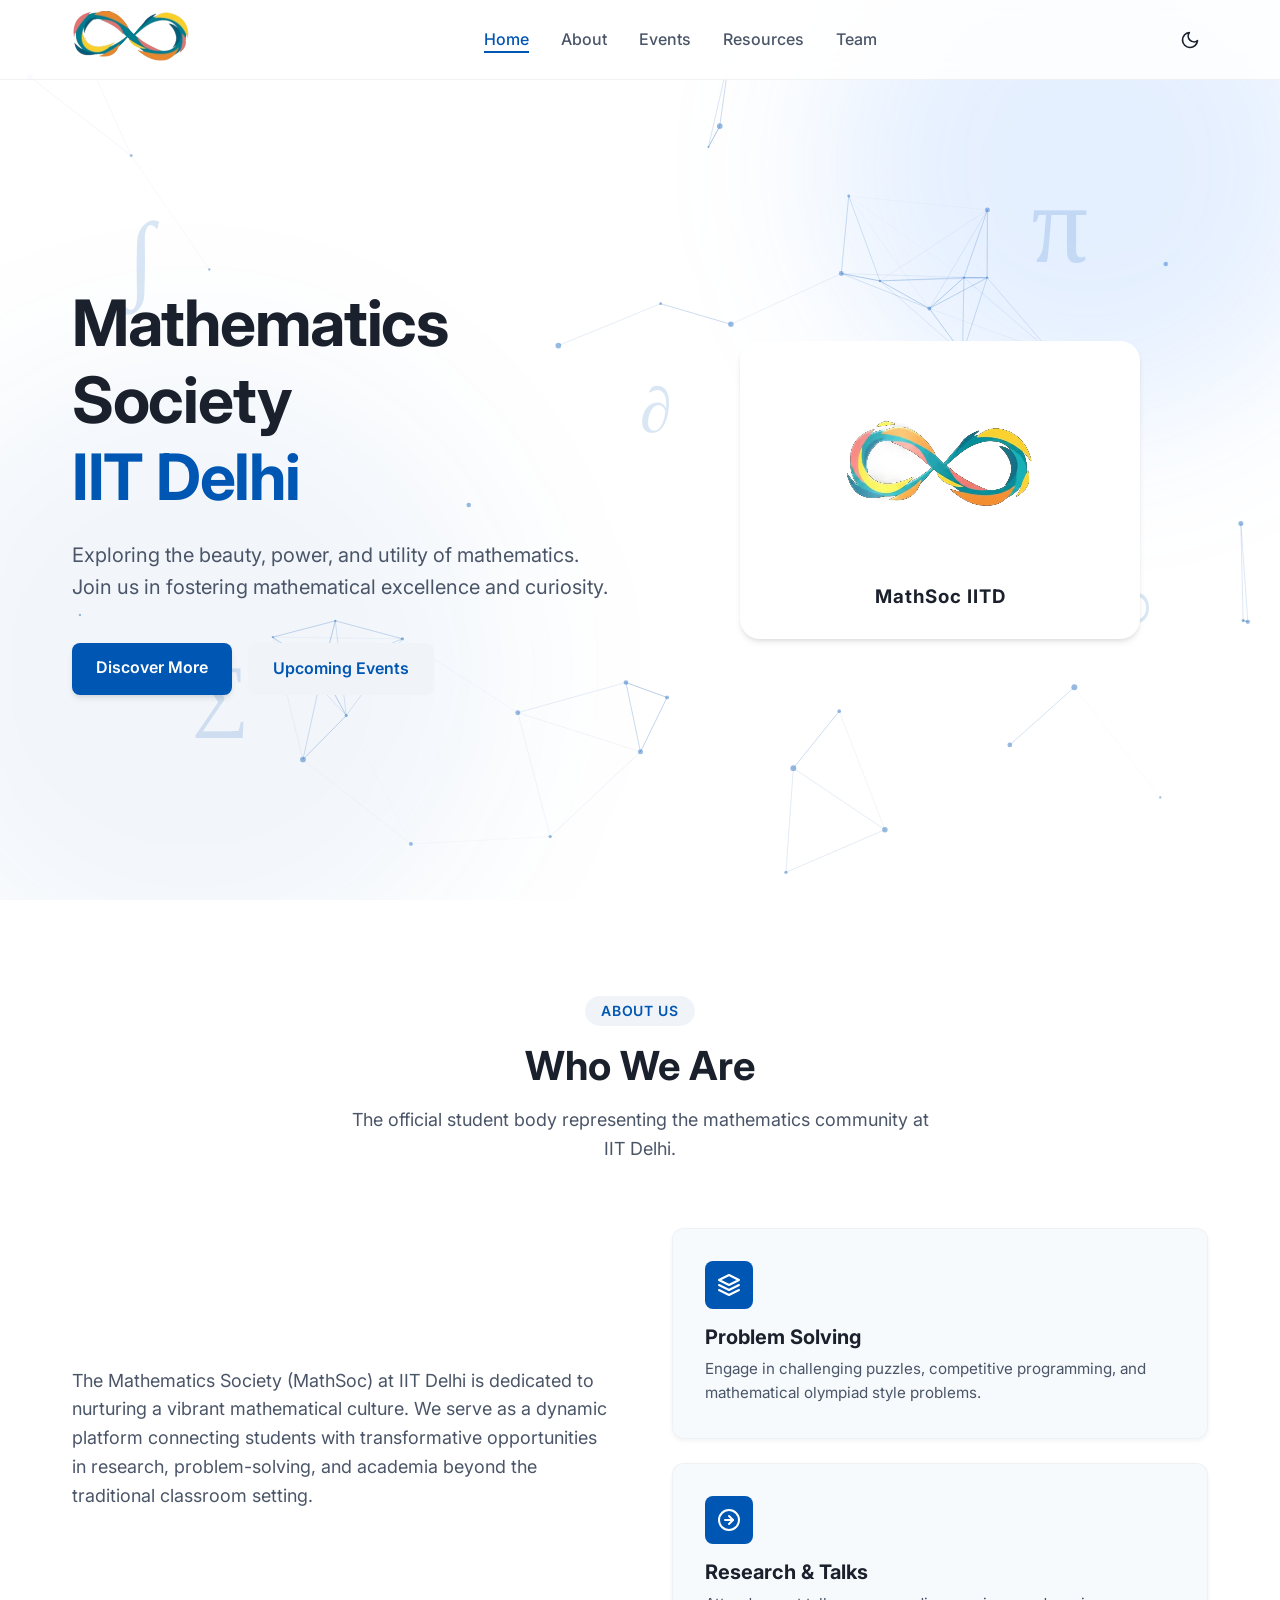
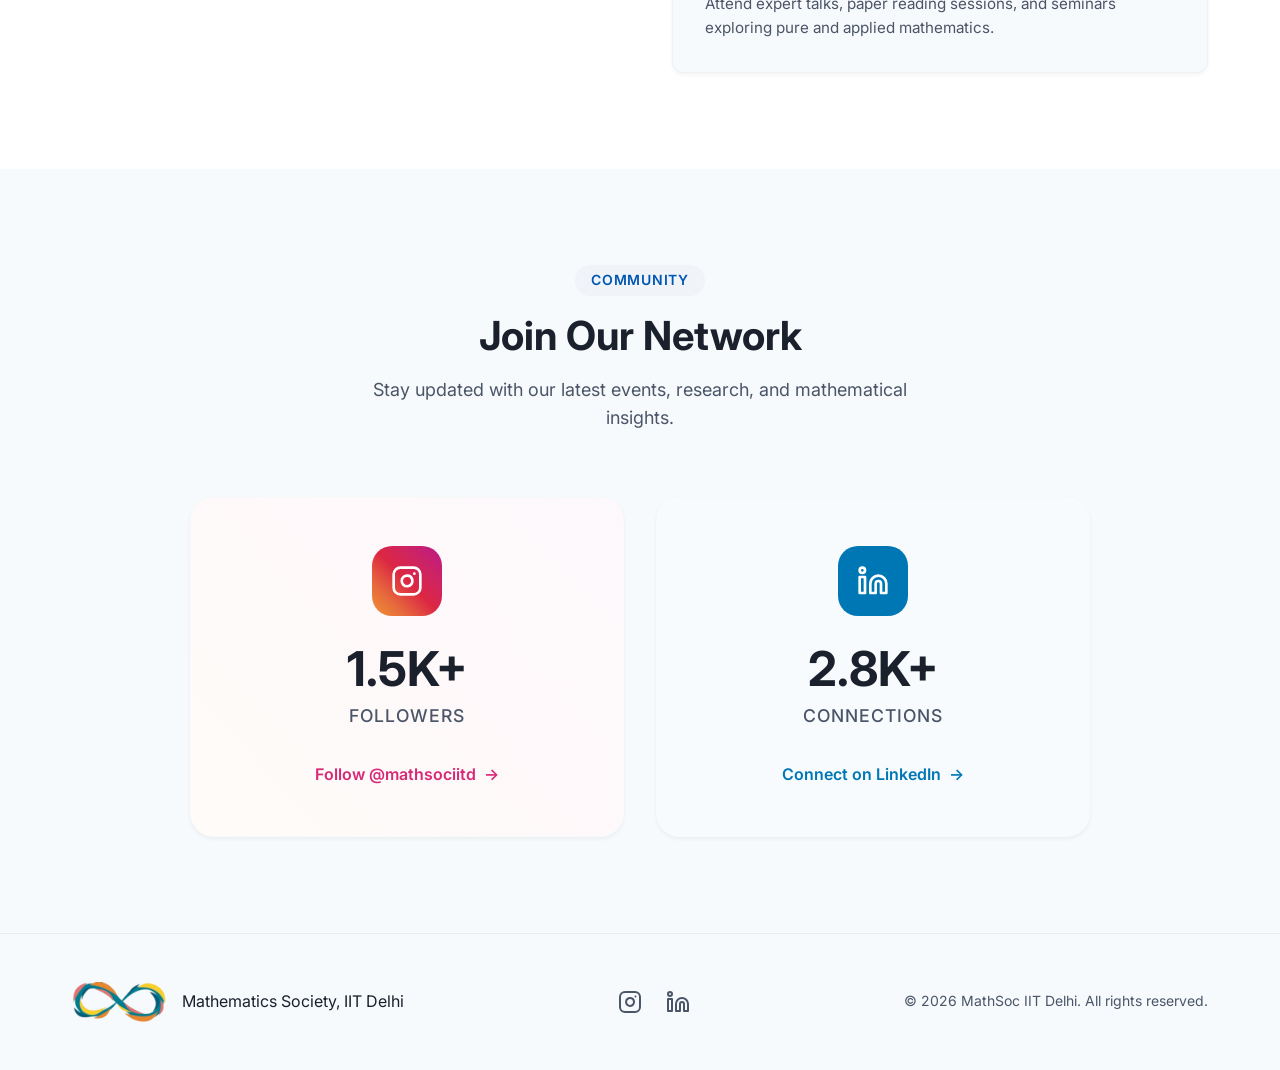
==== index.html @ 4ae7550b "Initial commit" ====
<!DOCTYPE html>
<html lang="en">
<head>
  <meta charset="UTF-8">
  <meta name="viewport" content="width=device-width, initial-scale=1.0">
  <title>MathSoc - Mathematics Society, IIT Delhi</title>
  <meta name="description" content="Mathematics Society, IIT Delhi - Fostering Excellence in Mathematics">
  <!-- Google Fonts: Inter for a modern, clean typography -->
  <link rel="preconnect" href="https://fonts.googleapis.com">
  <link rel="preconnect" href="https://fonts.gstatic.com" crossorigin>
  <link href="https://fonts.googleapis.com/css2?family=Inter:wght@300;400;500;600;700&display=swap" rel="stylesheet">
  <link rel="stylesheet" href="styles.css">
</head>
<body>
  <!-- Navbar -->
  <header class="navbar">
    <div class="container nav-container">
      <div class="logo-container">
        <img src="mathsoc.png" alt="MathSoc Logo" class="logo">
      </div>
      <nav class="nav-links">
        <ul>
          <li><a href="#home" class="active">Home</a></li>
          <li><a href="#about">About</a></li>
          <li><a href="#events">Events</a></li>
          <li><a href="#resources">Resources</a></li>
          <li><a href="#team">Team</a></li>
        </ul>
      </nav>
      
      <div class="nav-actions">
        <button id="theme-toggle" class="theme-toggle" aria-label="Toggle Dark Mode">
          <!-- Sun Icon -->
          <svg class="sun-icon" xmlns="http://www.w3.org/2000/svg" width="20" height="20" viewBox="0 0 24 24" fill="none" stroke="currentColor" stroke-width="2" stroke-linecap="round" stroke-linejoin="round"><circle cx="12" cy="12" r="5"></circle><line x1="12" y1="1" x2="12" y2="3"></line><line x1="12" y1="21" x2="12" y2="23"></line><line x1="4.22" y1="4.22" x2="5.64" y2="5.64"></line><line x1="18.36" y1="18.36" x2="19.78" y2="19.78"></line><line x1="1" y1="12" x2="3" y2="12"></line><line x1="21" y1="12" x2="23" y2="12"></line><line x1="4.22" y1="19.78" x2="5.64" y2="18.36"></line><line x1="18.36" y1="5.64" x2="19.78" y2="4.22"></line></svg>
          <!-- Moon Icon -->
          <svg class="moon-icon" xmlns="http://www.w3.org/2000/svg" width="20" height="20" viewBox="0 0 24 24" fill="none" stroke="currentColor" stroke-width="2" stroke-linecap="round" stroke-linejoin="round"><path d="M21 12.79A9 9 0 1 1 11.21 3 7 7 0 0 0 21 12.79z"></path></svg>
        </button>
        
        <div class="mobile-menu-btn">
          <span></span>
          <span></span>
          <span></span>
        </div>
      </div>
    </div>
  </header>

  <main>
    <!-- Hero Section -->
    <section id="home" class="hero">
      <div class="hero-bg-shapes">
        <!-- Canvas for Graph Theory Network Background -->
        <canvas id="networkCanvas"></canvas>
        
        <div class="shape shape-1"></div>
        <div class="shape shape-2"></div>
        <!-- Math Floating Elements -->
        <div class="math-symbol symbol-1">∫</div>
        <div class="math-symbol symbol-2">∑</div>
        <div class="math-symbol symbol-3">π</div>
        <div class="math-symbol symbol-4">∞</div>
        <div class="math-symbol symbol-5">∂</div>
      </div>
      <div class="container hero-container">
        <div class="hero-content fade-in-up">
          <h1 class="hero-title">Mathematics Society <br/><span class="highlight">IIT Delhi</span></h1>
          <p class="hero-subtitle">Exploring the beauty, power, and utility of mathematics. Join us in fostering mathematical excellence and curiosity.</p>
          <div class="hero-cta">
            <a href="#about" class="btn btn-primary">Discover More</a>
            <a href="#events" class="btn btn-secondary">Upcoming Events</a>
          </div>
        </div>
        
        <!-- Interactive Logo Widget -->
        <div class="hero-widget fade-in-up" style="animation-delay: 0.2s;">
          <div class="widget-container" id="logoWidget" title="Hover to reverse animation!">
            <video id="logoVideo" autoplay muted playsinline preload="auto">
                <source src="scrubbable_widget.webm" type="video/webm">
                Your browser does not support the video tag.
            </video>
            <h3 class="widget-text">MathSoc IITD</h3>
          </div>
        </div>
      </div>
    </section>

    <!-- About Section -->
    <section id="about" class="about">
      <div class="container">
        <div class="section-header reveal">
          <span class="badge">About Us</span>
          <h2 class="section-title">Who We Are</h2>
          <p class="section-desc">The official student body representing the mathematics community at IIT Delhi.</p>
        </div>
        
        <div class="about-grid">
          <div class="about-text reveal">
            <p>The Mathematics Society (MathSoc) at IIT Delhi is dedicated to nurturing a vibrant mathematical culture. We serve as a dynamic platform connecting students with transformative opportunities in research, problem-solving, and academia beyond the traditional classroom setting.</p>
          </div>
          
          <div class="features-container">
            <div class="feature-card reveal" style="transition-delay: 0.1s;">
              <div class="feature-icon">
                <!-- SVG Icon for Problem Solving -->
                <svg xmlns="http://www.w3.org/2000/svg" width="24" height="24" viewBox="0 0 24 24" fill="none" stroke="currentColor" stroke-width="2" stroke-linecap="round" stroke-linejoin="round"><polygon points="12 2 2 7 12 12 22 7 12 2"></polygon><polyline points="2 17 12 22 22 17"></polyline><polyline points="2 12 12 17 22 12"></polyline></svg>
              </div>
              <h3>Problem Solving</h3>
              <p>Engage in challenging puzzles, competitive programming, and mathematical olympiad style problems.</p>
            </div>
            
            <div class="feature-card reveal" style="transition-delay: 0.2s;">
              <div class="feature-icon">
                <!-- SVG Icon for Research -->
                <svg xmlns="http://www.w3.org/2000/svg" width="24" height="24" viewBox="0 0 24 24" fill="none" stroke="currentColor" stroke-width="2" stroke-linecap="round" stroke-linejoin="round"><circle cx="12" cy="12" r="10"></circle><polyline points="12 16 16 12 12 8"></polyline><line x1="8" y1="12" x2="16" y2="12"></line></svg>
              </div>
              <h3>Research & Talks</h3>
              <p>Attend expert talks, paper reading sessions, and seminars exploring pure and applied mathematics.</p>
            </div>
          </div>
        </div>
      </div>
    </section>

    <!-- Social Stats Section -->
    <section id="social" class="panels-section">
      <div class="container">
        <div class="section-header reveal">
          <span class="badge">Community</span>
          <h2 class="section-title">Join Our Network</h2>
          <p class="section-desc">Stay updated with our latest events, research, and mathematical insights.</p>
        </div>
        
        <div class="social-panels-grid">
          <!-- Instagram Panel -->
          <a href="https://www.instagram.com/mathsociitd/?hl=en" target="_blank" class="social-panel-card instagram reveal" style="transition-delay: 0.1s;">
            <div class="social-bg"></div>
            <div class="social-icon">
              <svg xmlns="http://www.w3.org/2000/svg" width="32" height="32" viewBox="0 0 24 24" fill="none" stroke="currentColor" stroke-width="2" stroke-linecap="round" stroke-linejoin="round"><rect x="2" y="2" width="20" height="20" rx="5" ry="5"></rect><path d="M16 11.37A4 4 0 1 1 12.63 8 4 4 0 0 1 16 11.37z"></path><line x1="17.5" y1="6.5" x2="17.51" y2="6.5"></line></svg>
            </div>
            <div class="social-stats">
              <h3 class="counter">1.5K+</h3>
              <p>Followers</p>
            </div>
            <div class="social-action">
              <span>Follow @mathsociitd</span>
              <span class="arrow">→</span>
            </div>
          </a>

          <!-- LinkedIn Panel -->
          <a href="https://www.linkedin.com/company/mathsoc-iit-delhi?originalSubdomain=in" target="_blank" class="social-panel-card linkedin reveal" style="transition-delay: 0.2s;">
            <div class="social-bg"></div>
            <div class="social-icon">
              <svg xmlns="http://www.w3.org/2000/svg" width="32" height="32" viewBox="0 0 24 24" fill="none" stroke="currentColor" stroke-width="2" stroke-linecap="round" stroke-linejoin="round"><path d="M16 8a6 6 0 0 1 6 6v7h-4v-7a2 2 0 0 0-2-2 2 2 0 0 0-2 2v7h-4v-7a6 6 0 0 1 6-6z"></path><rect x="2" y="9" width="4" height="12"></rect><circle cx="4" cy="4" r="2"></circle></svg>
            </div>
            <div class="social-stats">
              <h3 class="counter">2.8K+</h3>
              <p>Connections</p>
            </div>
            <div class="social-action">
              <span>Connect on LinkedIn</span>
              <span class="arrow">→</span>
            </div>
          </a>
        </div>
      </div>
    </section>
  </main>

  <footer class="footer">
    <div class="container footer-container">
      <div class="footer-left">
        <img src="mathsoc.png" alt="MathSoc Logo" class="footer-logo">
        <p>Mathematics Society, IIT Delhi</p>
      </div>
      
      <div class="footer-social">
        <a href="https://www.instagram.com/mathsociitd/?hl=en" target="_blank" aria-label="Instagram">
          <svg xmlns="http://www.w3.org/2000/svg" width="24" height="24" viewBox="0 0 24 24" fill="none" stroke="currentColor" stroke-width="2" stroke-linecap="round" stroke-linejoin="round"><rect x="2" y="2" width="20" height="20" rx="5" ry="5"></rect><path d="M16 11.37A4 4 0 1 1 12.63 8 4 4 0 0 1 16 11.37z"></path><line x1="17.5" y1="6.5" x2="17.51" y2="6.5"></line></svg>
        </a>
        <a href="https://www.linkedin.com/company/mathsoc-iit-delhi?originalSubdomain=in" target="_blank" aria-label="LinkedIn">
          <svg xmlns="http://www.w3.org/2000/svg" width="24" height="24" viewBox="0 0 24 24" fill="none" stroke="currentColor" stroke-width="2" stroke-linecap="round" stroke-linejoin="round"><path d="M16 8a6 6 0 0 1 6 6v7h-4v-7a2 2 0 0 0-2-2 2 2 0 0 0-2 2v7h-4v-7a6 6 0 0 1 6-6z"></path><rect x="2" y="9" width="4" height="12"></rect><circle cx="4" cy="4" r="2"></circle></svg>
        </a>
      </div>

      <div class="footer-right">
        <p>&copy; 2026 MathSoc IIT Delhi. All rights reserved.</p>
      </div>
    </div>
  </footer>

  <script src="script.js"></script>
</body>
</html>
---- styles.css ----
/* 
  MathSoc IIT Delhi - Stylesheet 
  Modern, Light Theme Aesthetic
*/

:root {
  /* Colors */
  --color-primary: #0056b3;
  --color-primary-light: #4d94ff;
  --color-secondary: #f0f4f8;
  --color-text-main: #1a202c;
  --color-text-muted: #4a5568;
  --color-bg: #ffffff;
  --color-bg-alt: #f7fafc;
  --color-glass: rgba(255, 255, 255, 0.85);
  --color-glow-1: rgba(77, 148, 255, 0.15);
  --color-glow-2: rgba(0, 86, 179, 0.05);
  
  /* Layout */
  --nav-height: 80px;
  --radius-sm: 8px;
  --radius-md: 12px;
  --radius-lg: 24px;
  --container-width: 1200px;
  
  /* Shadows */
  --shadow-sm: 0 2px 4px rgba(0,0,0,0.05);
  --shadow-md: 0 4px 6px -1px rgba(0,0,0,0.1), 0 2px 4px -1px rgba(0,0,0,0.06);
  --shadow-lg: 0 10px 15px -3px rgba(0,0,0,0.1), 0 4px 6px -2px rgba(0,0,0,0.05);
  
  /* Transitions */
  --transition-fast: 0.2s ease;
  --transition-slow: 0.5s ease;
  --transition-normal: 0.3s ease;
}

[data-theme="dark"] {
  --color-bg: #0f172a;
  --color-bg-alt: #1e293b;
  --color-primary: #38bdf8;
  --color-secondary: #0c4a6e;
  --color-text-main: #f8fafc;
  --color-text-muted: #94a3b8;
  --color-border: #334155;
  --color-glass: rgba(15, 23, 42, 0.85);
  --color-glow-1: rgba(56, 189, 248, 0.15);
  --color-glow-2: rgba(12, 74, 110, 0.4);
  --shadow-sm: 0 1px 2px 0 rgba(0, 0, 0, 0.5);
  --shadow-md: 0 4px 6px -1px rgba(0, 0, 0, 0.5);
  --shadow-lg: 0 10px 15px -3px rgba(0, 0, 0, 0.5);
}

* {
  margin: 0;
  padding: 0;
  box-sizing: border-box;
}

html {
  scroll-behavior: smooth;
}

body {
  font-family: 'Inter', -apple-system, BlinkMacSystemFont, 'Segoe UI', Roboto, Helvetica, Arial, sans-serif;
  color: var(--color-text-main);
  background-color: var(--color-bg);
  line-height: 1.6;
  overflow-x: hidden;
}

a {
  text-decoration: none;
  color: inherit;
}

ul {
  list-style: none;
}

.container {
  max-width: var(--container-width);
  margin: 0 auto;
  padding: 0 2rem;
}

/* ==========================================================================
   Typography
   ========================================================================== */
h1, h2, h3, h4 {
  font-weight: 700;
  line-height: 1.2;
}

/* ==========================================================================
   Buttons
   ========================================================================== */
.btn {
  display: inline-block;
  padding: 0.75rem 1.5rem;
  border-radius: var(--radius-sm);
  font-weight: 600;
  transition: all var(--transition-normal);
  cursor: pointer;
  text-align: center;
}

.btn-primary {
  background-color: var(--color-primary);
  color: white;
  box-shadow: var(--shadow-md);
}

.btn-primary:hover {
  background-color: var(--color-primary-light);
  transform: translateY(-2px);
  box-shadow: var(--shadow-lg);
}

.btn-secondary {
  background-color: var(--color-secondary);
  color: var(--color-primary);
  border: 1px solid transparent;
}

.btn-secondary:hover {
  background-color: #e2e8f0;
  transform: translateY(-2px);
}

/* ==========================================================================
   Navbar
   ========================================================================== */
.navbar {
  position: fixed;
  top: 0;
  left: 0;
  width: 100%;
  height: var(--nav-height);
  background: var(--color-glass);
  backdrop-filter: blur(10px);
  -webkit-backdrop-filter: blur(10px);
  z-index: 1000;
  border-bottom: 1px solid rgba(0,0,0,0.05);
  transition: background-color var(--transition-normal), box-shadow var(--transition-normal);
}

.navbar.scrolled {
  box-shadow: var(--shadow-sm);
}

.nav-container {
  display: flex;
  justify-content: space-between;
  align-items: center;
  height: 100%;
}

.logo-container .logo {
  max-height: 50px;
  width: auto;
  object-fit: contain;
}

.nav-links ul {
  display: flex;
  gap: 2rem;
}

.nav-links a {
  font-weight: 500;
  color: var(--color-text-muted);
  position: relative;
  transition: color var(--transition-fast);
}

.nav-links a:hover, .nav-links a.active {
  color: var(--color-primary);
}

.nav-links a::after {
  content: '';
  position: absolute;
  bottom: -4px;
  left: 0;
  width: 0;
  height: 2px;
  background-color: var(--color-primary);
  transition: width var(--transition-normal);
}

.nav-links a:hover::after, .nav-links a.active::after {
  width: 100%;
}

.mobile-menu-btn {
  display: none;
  flex-direction: column;
  gap: 5px;
  cursor: pointer;
}

.mobile-menu-btn span {
  display: block;
  width: 25px;
  height: 3px;
  background-color: var(--color-text-main);
  transition: all var(--transition-fast);
  border-radius: 2px;
}

/* ==========================================================================
   Hero Section
   ========================================================================== */
.hero {
  position: relative;
  min-height: 100vh;
  display: flex;
  align-items: center;
  padding-top: var(--nav-height);
  background-color: var(--color-bg);
  overflow: hidden;
}

.hero-bg-shapes {
  position: absolute;
  top: 0;
  left: 0;
  width: 100%;
  height: 100%;
  z-index: 0;
  overflow: hidden;
}

#networkCanvas {
  position: absolute;
  top: 0;
  left: 0;
  width: 100%;
  height: 100%;
  z-index: -2;
  opacity: 0.8;
}

.shape {
  position: absolute;
  border-radius: 50%;
  filter: blur(80px);
  z-index: -1;
}

.shape-1 {
  top: -10%;
  right: -5%;
  width: 40vw;
  height: 40vw;
  background-color: var(--color-glow-1);
}

.shape-2 {
  bottom: -10%;
  left: -10%;
  width: 50vw;
  height: 50vw;
  background-color: var(--color-glow-2);
}

/* Math Symbols Floating */
.math-symbol {
  position: absolute;
  font-family: 'Times New Roman', Times, serif; /* Traditional math font feel */
  font-size: 4rem;
  color: rgba(0, 86, 179, 0.15);
  user-select: none;
  z-index: 0;
  animation: floatMath 15s infinite ease-in-out alternate;
}

.symbol-1 { top: 20%; left: 10%; font-size: 6rem; animation-delay: 0s; }
.symbol-2 { top: 70%; left: 15%; font-size: 5rem; animation-delay: -3s; }
.symbol-3 { top: 15%; right: 15%; font-size: 7rem; animation-delay: -7s; }
.symbol-4 { top: 60%; right: 10%; font-size: 5rem; animation-delay: -2s; }
.symbol-5 { top: 40%; left: 50%; font-size: 4rem; animation-delay: -5s; }

@keyframes floatMath {
  0% { transform: translate(0, 0) rotate(0deg); }
  33% { transform: translate(30px, -50px) rotate(15deg); }
  66% { transform: translate(-20px, 20px) rotate(-10deg); }
  100% { transform: translate(40px, 40px) rotate(5deg); }
}

.hero-container {
  position: relative;
  z-index: 1;
  display: flex;
  justify-content: space-between;
  align-items: center;
  gap: 4rem;
  width: 100%;
}

.hero-content {
  flex: 1;
  max-width: 600px;
}

.hero-widget {
  flex: 1;
  display: flex;
  justify-content: center;
  align-items: center;
}

.widget-container {
  width: 100%;
  max-width: 400px;
  background: var(--color-bg);
  backdrop-filter: blur(10px);
  border-radius: 20px;
  box-shadow: var(--shadow-md);
  padding: 30px;
  cursor: pointer;
  display: flex;
  flex-direction: column;
  justify-content: center;
  align-items: center;
  transition: transform 0.3s ease, box-shadow 0.3s ease;
  border: 1px solid var(--color-border);
}

.widget-container:hover {
  transform: translateY(-5px);
  box-shadow: var(--shadow-lg);
}

.widget-container video {
  width: 100%;
  height: auto;
  pointer-events: none;
}

/* Safari WebM Alpha Fallback */
.widget-container.safari-fallback {
  background-color: #000000 !important;
  border-color: #1a1a1a !important;
}

.widget-container.safari-fallback .widget-text {
  color: #ffffff !important;
}

.widget-text {
  color: var(--color-text-main);
  margin-top: 1.5rem;
  font-weight: 700;
  letter-spacing: 1px;
  text-align: center;
}

.hero-title {
  font-size: 4rem;
  margin-bottom: 1.5rem;
  color: var(--color-text-main);
  letter-spacing: -0.02em;
}

.hero-title .highlight {
  color: var(--color-primary);
}

.hero-subtitle {
  font-size: 1.25rem;
  color: var(--color-text-muted);
  margin-bottom: 2.5rem;
}

.hero-cta {
  display: flex;
  gap: 1rem;
}

.nav-actions {
  display: flex;
  align-items: center;
  gap: 0.5rem;
}

.theme-toggle {
  background: none;
  border: none;
  color: var(--color-text-main);
  cursor: pointer;
  padding: 0.5rem;
  display: flex;
  align-items: center;
  justify-content: center;
  transition: color var(--transition-fast);
}

.theme-toggle:hover {
  color: var(--color-primary);
}

.theme-toggle .sun-icon {
  display: none;
}

[data-theme="dark"] .theme-toggle .moon-icon {
  display: none;
}

[data-theme="dark"] .theme-toggle .sun-icon {
  display: block;
}

/* ==========================================================================
   About Section
   ========================================================================== */
.about {
  padding: 6rem 0;
  background-color: var(--color-bg);
}

.section-header {
  text-align: center;
  margin-bottom: 4rem;
}

.badge {
  display: inline-block;
  padding: 0.25rem 1rem;
  background-color: var(--color-secondary);
  color: var(--color-primary);
  border-radius: 20px;
  font-size: 0.875rem;
  font-weight: 600;
  text-transform: uppercase;
  letter-spacing: 0.05em;
  margin-bottom: 1rem;
}

.section-title {
  font-size: 2.5rem;
  margin-bottom: 1rem;
}

.section-desc {
  font-size: 1.125rem;
  color: var(--color-text-muted);
  max-width: 600px;
  margin: 0 auto;
}

.about-grid {
  display: grid;
  grid-template-columns: 1fr 1fr;
  gap: 4rem;
  align-items: center;
}

.about-text p {
  font-size: 1.125rem;
  color: var(--color-text-muted);
  margin-bottom: 1.5rem;
}

.features-container {
  display: flex;
  flex-direction: column;
  gap: 1.5rem;
}

.feature-card {
  background-color: var(--color-bg-alt);
  padding: 2rem;
  border-radius: var(--radius-md);
  box-shadow: var(--shadow-sm);
  transition: transform var(--transition-normal), box-shadow var(--transition-normal);
  border: 1px solid rgba(0,0,0,0.03);
}

.feature-card:hover {
  transform: translateY(-5px);
  box-shadow: var(--shadow-lg);
}

.feature-icon {
  display: inline-flex;
  align-items: center;
  justify-content: center;
  width: 48px;
  height: 48px;
  background-color: var(--color-primary);
  color: white;
  border-radius: var(--radius-sm);
  margin-bottom: 1rem;
}

.feature-card h3 {
  font-size: 1.25rem;
  margin-bottom: 0.5rem;
}

.feature-card p {
  color: var(--color-text-muted);
  font-size: 0.95rem;
}

/* ==========================================================================
   Panels Section
   ========================================================================== */
.panels-section {
  padding: 6rem 0;
  background-color: var(--color-bg-alt);
}

.social-panels-grid {
  display: grid;
  grid-template-columns: repeat(auto-fit, minmax(300px, 1fr));
  gap: 2rem;
  max-width: 900px;
  margin: 0 auto;
}

.social-panel-card {
  background-color: var(--color-bg);
  border-radius: var(--radius-lg);
  box-shadow: var(--shadow-sm);
  padding: 3rem 2rem;
  text-decoration: none;
  display: flex;
  flex-direction: column;
  align-items: center;
  text-align: center;
  position: relative;
  overflow: hidden;
  transition: transform var(--transition-normal), box-shadow var(--transition-normal);
  border: 1px solid rgba(0,0,0,0.02);
  z-index: 1;
}

.social-panel-card:hover {
  transform: translateY(-8px);
  box-shadow: var(--shadow-lg);
}

.social-bg {
  position: absolute;
  top: 0;
  left: 0;
  width: 100%;
  height: 100%;
  opacity: 0.03;
  z-index: -1;
  transition: opacity var(--transition-normal);
}

.social-panel-card.instagram .social-bg {
  background: linear-gradient(45deg, #f09433 0%, #e6683c 25%, #dc2743 50%, #cc2366 75%, #bc1888 100%);
}

.social-panel-card.linkedin .social-bg {
  background: #0077b5;
}

.social-panel-card:hover .social-bg {
  opacity: 0.08;
}

.social-icon {
  width: 70px;
  height: 70px;
  display: flex;
  align-items: center;
  justify-content: center;
  border-radius: 20px;
  margin-bottom: 1.5rem;
  color: white;
  transition: transform var(--transition-normal);
}

.social-panel-card.instagram .social-icon {
  background: linear-gradient(45deg, #f09433 0%, #e6683c 25%, #dc2743 50%, #cc2366 75%, #bc1888 100%);
}

.social-panel-card.linkedin .social-icon {
  background: #0077b5;
}

.social-panel-card:hover .social-icon {
  transform: scale(1.1) rotate(5deg);
}

.social-stats h3 {
  font-size: 3rem;
  font-weight: 700;
  color: var(--color-text-main);
  margin-bottom: 0.25rem;
}

.social-stats p {
  color: var(--color-text-muted);
  font-size: 1.1rem;
  font-weight: 500;
  text-transform: uppercase;
  letter-spacing: 1px;
  margin-bottom: 2rem;
}

.social-action {
  margin-top: auto;
  display: flex;
  align-items: center;
  gap: 0.5rem;
  font-weight: 600;
  font-size: 1rem;
}

.social-panel-card.instagram .social-action {
  color: #d62976;
}

.social-panel-card.linkedin .social-action {
  color: #0077b5;
}

.social-action .arrow {
  transition: transform var(--transition-fast);
}

.social-panel-card:hover .social-action .arrow {
  transform: translateX(5px);
}

/* ==========================================================================
   Footer
   ========================================================================== */
.footer {
  background-color: var(--color-bg-alt);
  padding: 3rem 0;
  border-top: 1px solid rgba(0,0,0,0.05);
}

.footer-container {
  display: flex;
  justify-content: space-between;
  align-items: center;
  flex-wrap: wrap;
  gap: 2rem;
}

.footer-left {
  display: flex;
  align-items: center;
  gap: 1rem;
}

.footer-logo {
  max-height: 40px;
}

.footer-social {
  display: flex;
  gap: 1.5rem;
  align-items: center;
}

.footer-social a {
  color: var(--color-text-muted);
  transition: color var(--transition-fast), transform var(--transition-fast);
  display: flex;
  align-items: center;
  justify-content: center;
}

.footer-social a:hover {
  color: var(--color-primary);
  transform: translateY(-2px);
}

.footer-right p {
  color: var(--color-text-muted);
  font-size: 0.875rem;
}

/* ==========================================================================
   Animations & Responsive
   ========================================================================== */

/* Fade in up animation for hero */
@keyframes fadeInUp {
  from {
    opacity: 0;
    transform: translateY(20px);
  }
  to {
    opacity: 1;
    transform: translateY(0);
  }
}

.fade-in-up {
  animation: fadeInUp 0.8s ease both;
}

/* Scroll reveal utility classes */
.reveal {
  opacity: 0;
  transform: translateY(30px);
  transition: all 0.8s ease;
}

.reveal.active {
  opacity: 1;
  transform: translateY(0);
}

/* Media Queries */
@media (max-width: 992px) {
  .about-grid {
    grid-template-columns: 1fr;
    gap: 3rem;
  }
  
  .hero-title {
    font-size: 3rem;
  }

  .hero-container {
    flex-direction: column;
    text-align: center;
    gap: 3rem;
    padding-top: 2rem;
  }
  
  .hero-cta {
    justify-content: center;
  }
}

@media (max-width: 768px) {
  .nav-links {
    position: fixed;
    top: var(--nav-height);
    left: -100%;
    width: 100%;
    height: calc(100vh - var(--nav-height));
    background-color: var(--color-bg);
    flex-direction: column;
    align-items: center;
    padding-top: 2rem;
    transition: left var(--transition-normal);
  }
  
  .nav-links.active {
    left: 0;
  }
  
  .nav-links ul {
    flex-direction: column;
    text-align: center;
    gap: 2rem;
  }
  
  .mobile-menu-btn {
    display: flex;
  }
  
  /* Mobile menu open animation for hamburger */
  .mobile-menu-btn.active span:nth-child(1) {
    transform: translateY(8px) rotate(45deg);
  }
  .mobile-menu-btn.active span:nth-child(2) {
    opacity: 0;
  }
  .mobile-menu-btn.active span:nth-child(3) {
    transform: translateY(-8px) rotate(-45deg);
  }
  
  .footer-container {
    flex-direction: column;
    gap: 1.5rem;
    text-align: center;
  }

  /* Additional mobile fixes */
  .hero-title {
    font-size: 2.25rem;
  }
  
  .hero-subtitle {
    font-size: 1.1rem;
  }
  
  .hero-cta {
    flex-wrap: wrap;
  }
  
  .math-symbol {
    display: none;
  }
  
  .about, .panels-section {
    padding: 4rem 0;
  }
  
  .social-panels-grid {
    grid-template-columns: 1fr;
  }
  
  .social-panel-card {
    padding: 2rem 1.5rem;
  }
  
  .section-title {
    font-size: 2rem;
  }
}
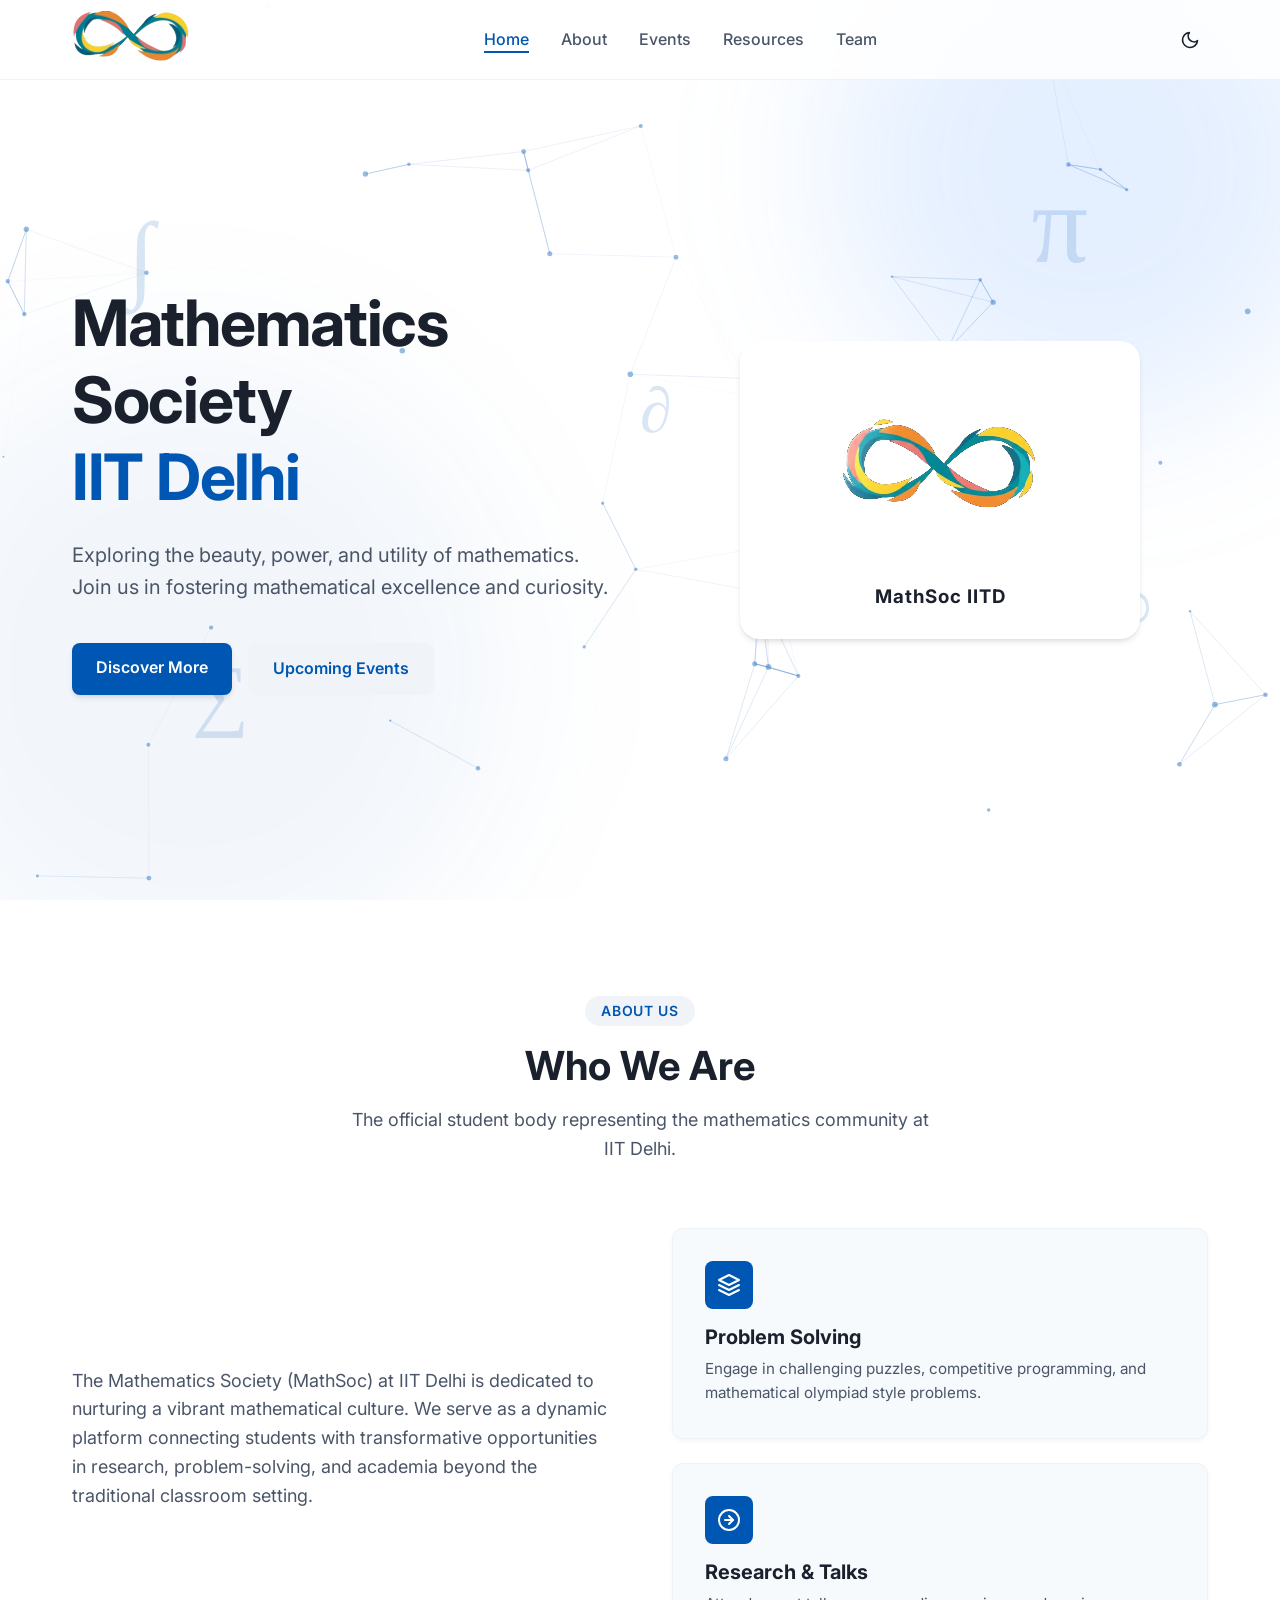
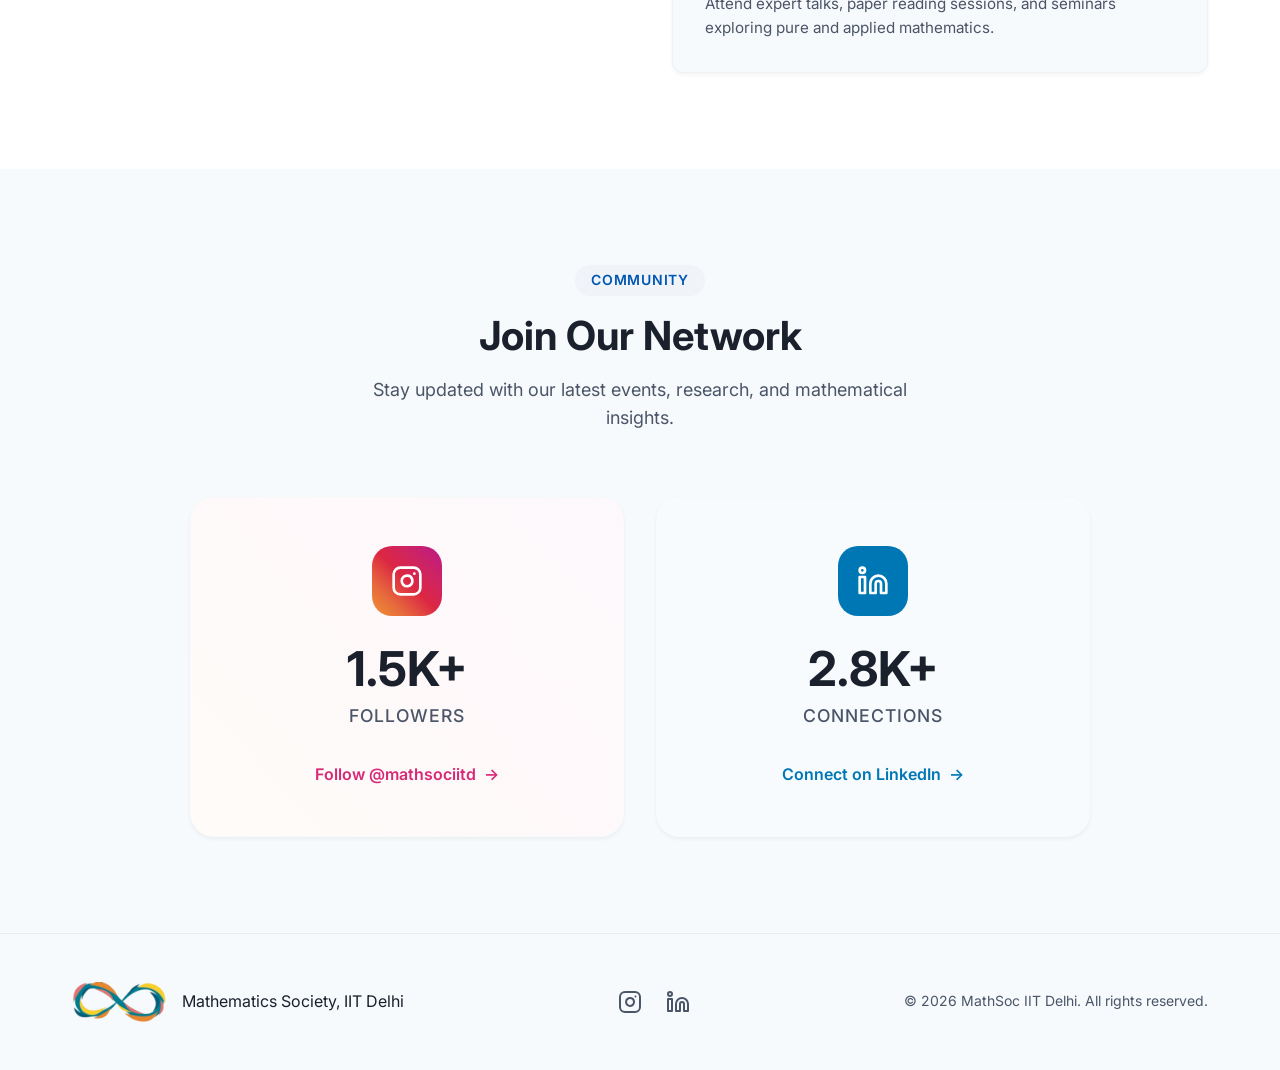
==== commit 21b3e3a2: "feat: Add dedicated team page with hierarchy" ====
--- a/index.html
+++ b/index.html
@@ -24,7 +24,7 @@
           <li><a href="#about">About</a></li>
           <li><a href="#events">Events</a></li>
           <li><a href="#resources">Resources</a></li>
-          <li><a href="#team">Team</a></li>
+          <li><a href="team.html">Team</a></li>
         </ul>
       </nav>
       
--- a/styles.css
+++ b/styles.css
@@ -796,8 +796,13 @@
   }
   
   .math-symbol {
-    display: none;
-  }
+    opacity: 0.5; /* Boost visibility slightly on mobile */
+  }
+  .symbol-1 { font-size: 3rem; }
+  .symbol-2 { font-size: 2.5rem; }
+  .symbol-3 { font-size: 3.5rem; }
+  .symbol-4 { font-size: 2.5rem; }
+  .symbol-5 { font-size: 2rem; }
   
   .about, .panels-section {
     padding: 4rem 0;
@@ -815,3 +820,228 @@
     font-size: 2rem;
   }
 }
+
+/* ========================================= */
+/* TEAM PAGE STYLES */
+/* ========================================= */
+
+.team-page {
+  padding-top: var(--nav-height);
+}
+
+.team-header {
+  padding: 4rem 0 2rem;
+}
+
+.team-section {
+  padding: 2rem 0;
+}
+
+.team-tier-title {
+  text-align: center;
+  font-size: 2.2rem;
+  margin-bottom: 3rem;
+  color: var(--text-color);
+  font-weight: 700;
+  position: relative;
+  display: inline-block;
+  left: 50%;
+  transform: translateX(-50%);
+}
+
+.team-tier-title::after {
+  content: '';
+  position: absolute;
+  bottom: -10px;
+  left: 50%;
+  transform: translateX(-50%);
+  width: 50px;
+  height: 4px;
+  background-color: var(--primary);
+  border-radius: 2px;
+}
+
+.team-grid {
+  display: grid;
+  gap: 2.5rem;
+  justify-content: center;
+}
+
+/* Specific Layouts */
+.ocs-grid {
+  grid-template-columns: repeat(3, 1fr);
+  max-width: 1000px;
+  margin: 0 auto;
+}
+
+.convenors-grid {
+  grid-template-columns: repeat(2, 1fr);
+  max-width: 700px;
+  margin: 0 auto;
+}
+
+.coordis-grid {
+  grid-template-columns: repeat(4, 1fr);
+  max-width: 1100px;
+  margin: 0 auto;
+}
+
+.exes-grid {
+  grid-template-columns: repeat(5, 1fr);
+  gap: 1.5rem;
+  max-width: 1200px;
+  margin: 0 auto;
+}
+
+/* Team Card */
+.team-card {
+  background: var(--color-surface);
+  border: 1px solid var(--color-border);
+  border-radius: var(--border-radius-lg);
+  padding: 2rem 1.5rem;
+  text-align: center;
+  transition: all var(--transition-normal);
+  display: flex;
+  flex-direction: column;
+  align-items: center;
+  box-shadow: var(--shadow-sm);
+  position: relative;
+  overflow: hidden;
+}
+
+.team-card::before {
+  content: '';
+  position: absolute;
+  top: 0;
+  left: 0;
+  width: 100%;
+  height: 100%;
+  background: linear-gradient(135deg, rgba(255, 255, 255, 0.1), rgba(255, 255, 255, 0));
+  z-index: 0;
+}
+
+[data-theme="dark"] .team-card::before {
+  background: linear-gradient(135deg, rgba(255, 255, 255, 0.05), rgba(255, 255, 255, 0));
+}
+
+.team-card:hover {
+  transform: translateY(-10px);
+  box-shadow: var(--shadow-lg);
+  border-color: var(--primary);
+}
+
+.member-img-wrapper {
+  width: 150px;
+  height: 150px;
+  border-radius: 50%;
+  margin-bottom: 1.5rem;
+  position: relative;
+  z-index: 1;
+  border: 4px solid transparent;
+  background: linear-gradient(white, white) padding-box,
+              linear-gradient(135deg, var(--primary), var(--secondary)) border-box;
+  padding: 4px;
+}
+
+[data-theme="dark"] .member-img-wrapper {
+  background: linear-gradient(var(--color-surface), var(--color-surface)) padding-box,
+              linear-gradient(135deg, var(--primary), var(--secondary)) border-box;
+}
+
+.member-img {
+  width: 100%;
+  height: 100%;
+  object-fit: cover;
+  border-radius: 50%;
+}
+
+.member-name {
+  font-size: 1.25rem;
+  font-weight: 600;
+  margin-bottom: 0.5rem;
+  color: var(--text-color);
+  z-index: 1;
+}
+
+.member-role {
+  font-size: 0.95rem;
+  color: var(--text-light);
+  font-weight: 500;
+  z-index: 1;
+}
+
+/* OC Card Enhancements */
+.oc-card {
+  padding: 3rem 2rem;
+}
+
+.oc-card .member-img-wrapper {
+  width: 180px;
+  height: 180px;
+}
+
+.oc-card .member-name {
+  font-size: 1.5rem;
+}
+
+/* Exes Card Enhancements (Smaller) */
+.exes-card {
+  padding: 1.5rem 1rem;
+}
+
+.exes-card .member-img-wrapper {
+  width: 110px;
+  height: 110px;
+  margin-bottom: 1rem;
+}
+
+.exes-card .member-name {
+  font-size: 1.1rem;
+}
+
+/* Responsive Team Grid */
+@media (max-width: 1024px) {
+  .coordis-grid {
+    grid-template-columns: repeat(3, 1fr);
+  }
+  .exes-grid {
+    grid-template-columns: repeat(4, 1fr);
+  }
+}
+
+@media (max-width: 768px) {
+  .ocs-grid {
+    grid-template-columns: repeat(1, 1fr);
+    max-width: 400px;
+  }
+  .convenors-grid {
+    grid-template-columns: repeat(1, 1fr);
+    max-width: 400px;
+  }
+  .coordis-grid {
+    grid-template-columns: repeat(2, 1fr);
+  }
+  .exes-grid {
+    grid-template-columns: repeat(3, 1fr);
+  }
+  .oc-card .member-img-wrapper {
+    width: 150px;
+    height: 150px;
+  }
+}
+
+@media (max-width: 480px) {
+  .coordis-grid {
+    grid-template-columns: repeat(1, 1fr);
+  }
+  .exes-grid {
+    grid-template-columns: repeat(2, 1fr);
+  }
+  .exes-card .member-img-wrapper {
+    width: 90px;
+    height: 90px;
+  }
+  .exes-card .member-name {
+    font-size: 0.95rem;
+  }
+}
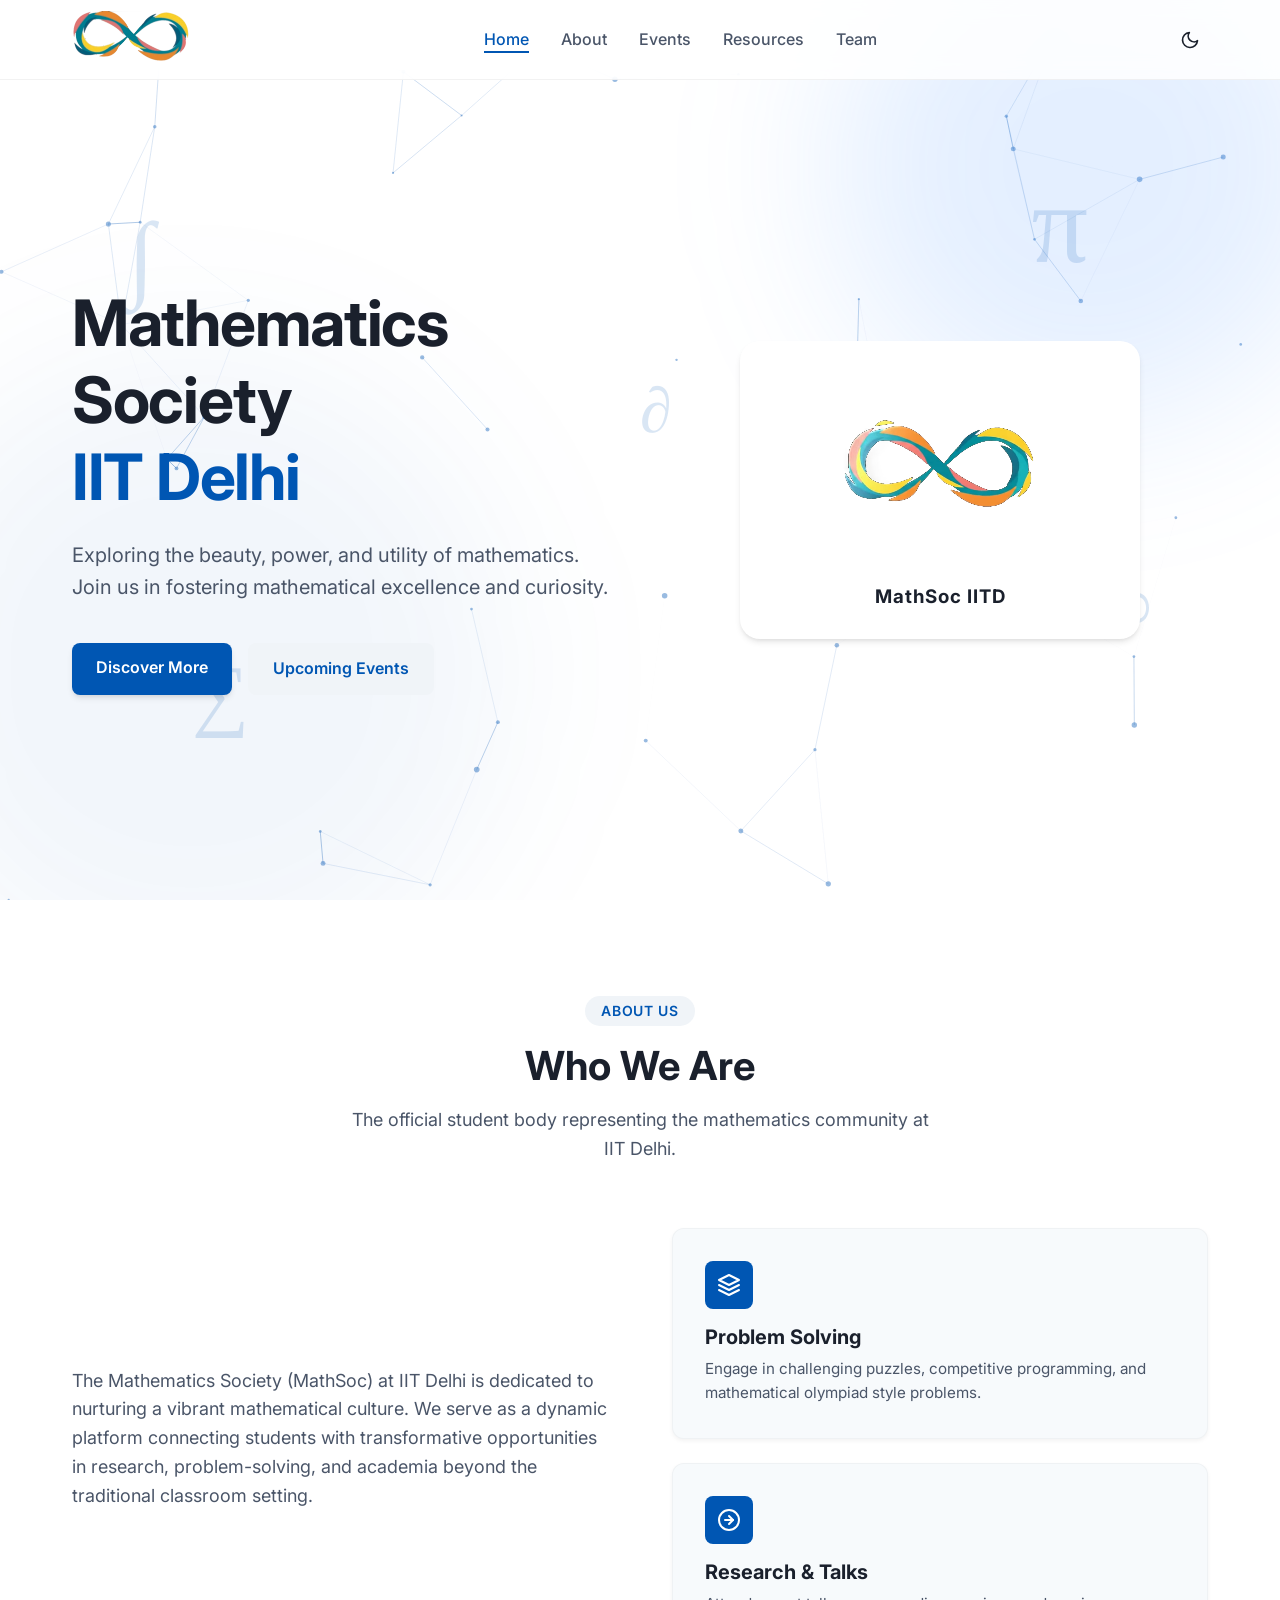
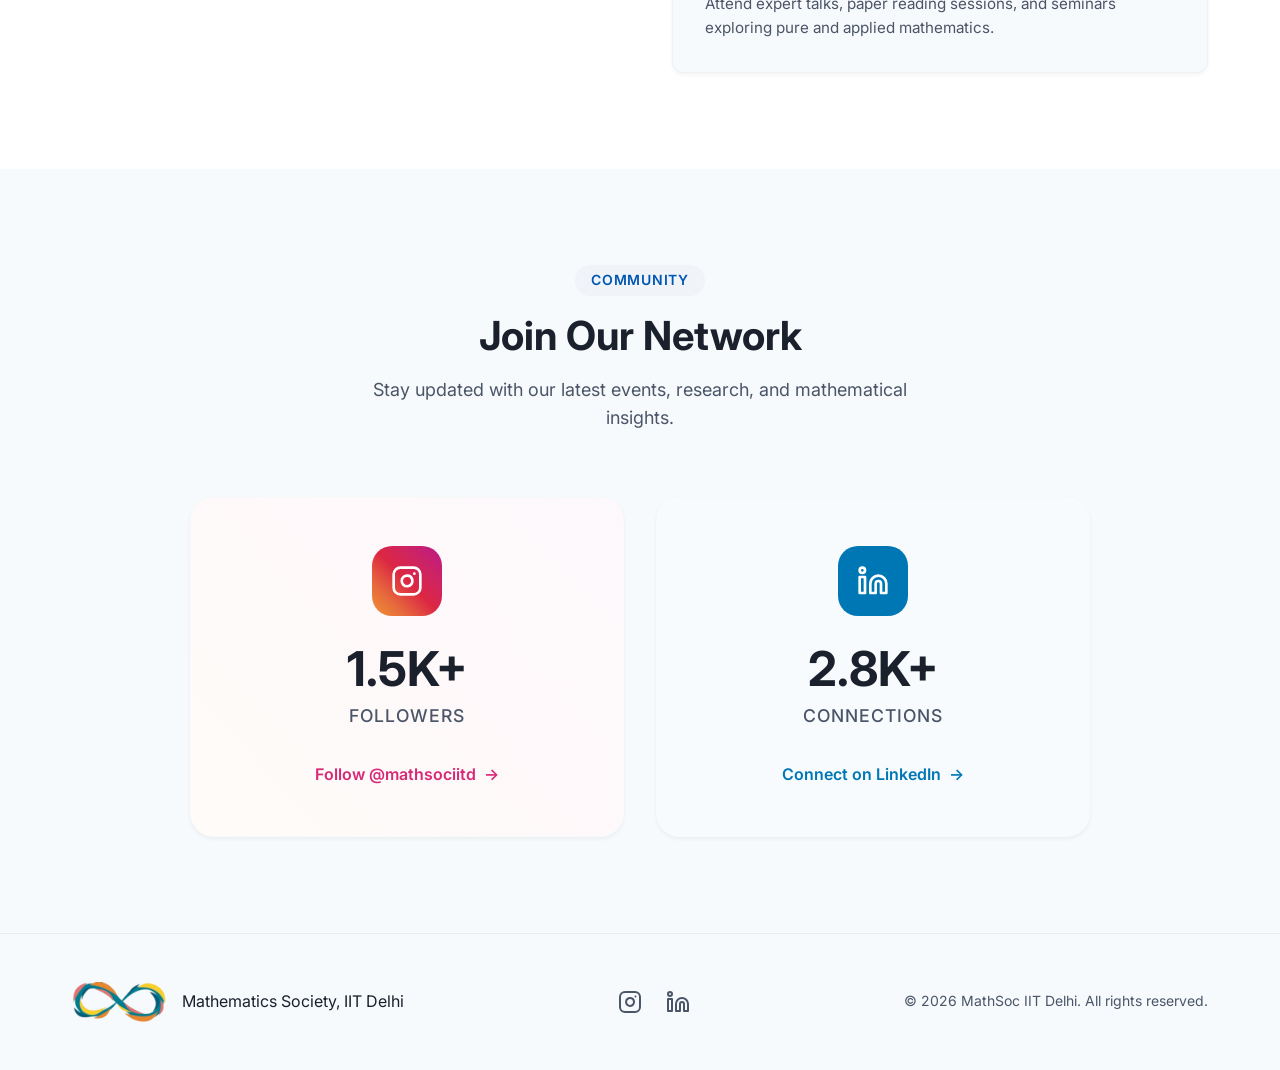
==== commit 99ae182c: "fix: cache bust CSS to fix alignment issue on GitHub Pages" ====
--- a/index.html
+++ b/index.html
@@ -9,7 +9,7 @@
   <link rel="preconnect" href="https://fonts.googleapis.com">
   <link rel="preconnect" href="https://fonts.gstatic.com" crossorigin>
   <link href="https://fonts.googleapis.com/css2?family=Inter:wght@300;400;500;600;700&display=swap" rel="stylesheet">
-  <link rel="stylesheet" href="styles.css">
+  <link rel="stylesheet" href="styles.css?v=2">
 </head>
 <body>
   <!-- Navbar -->
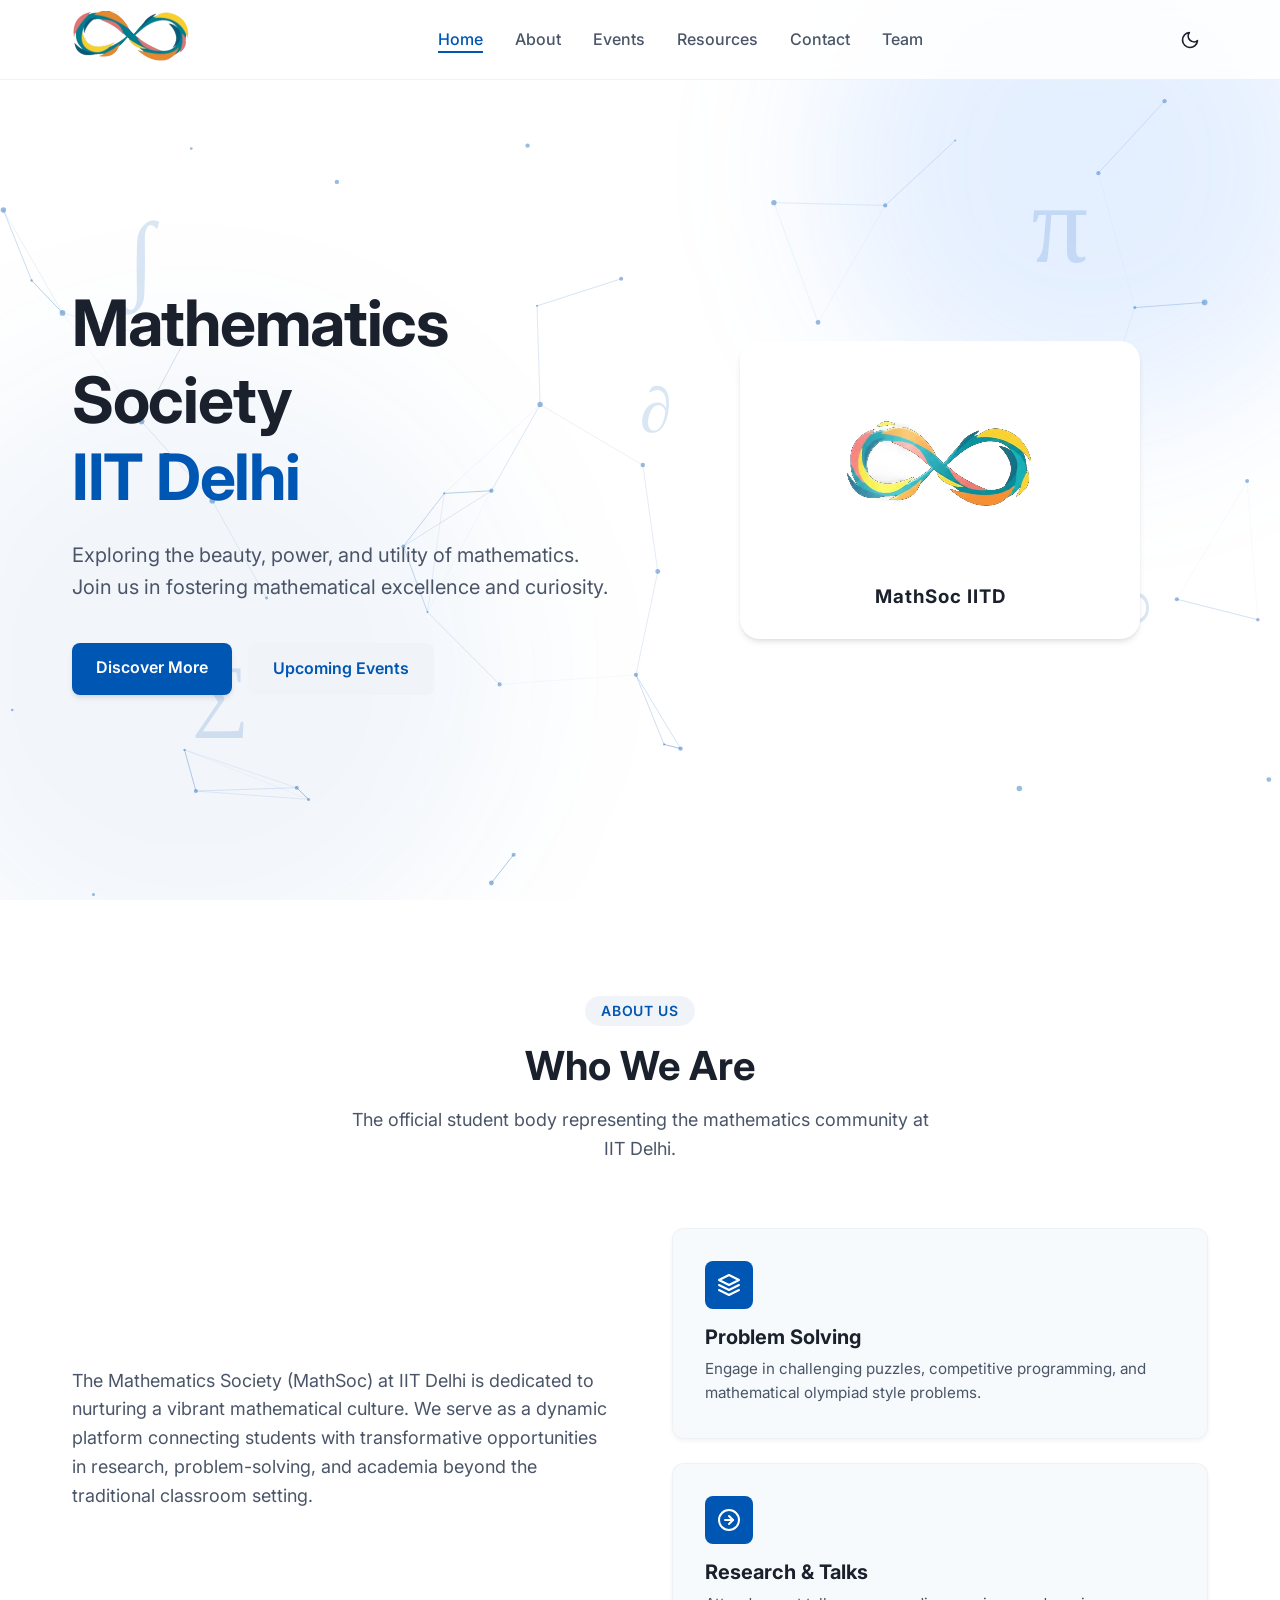
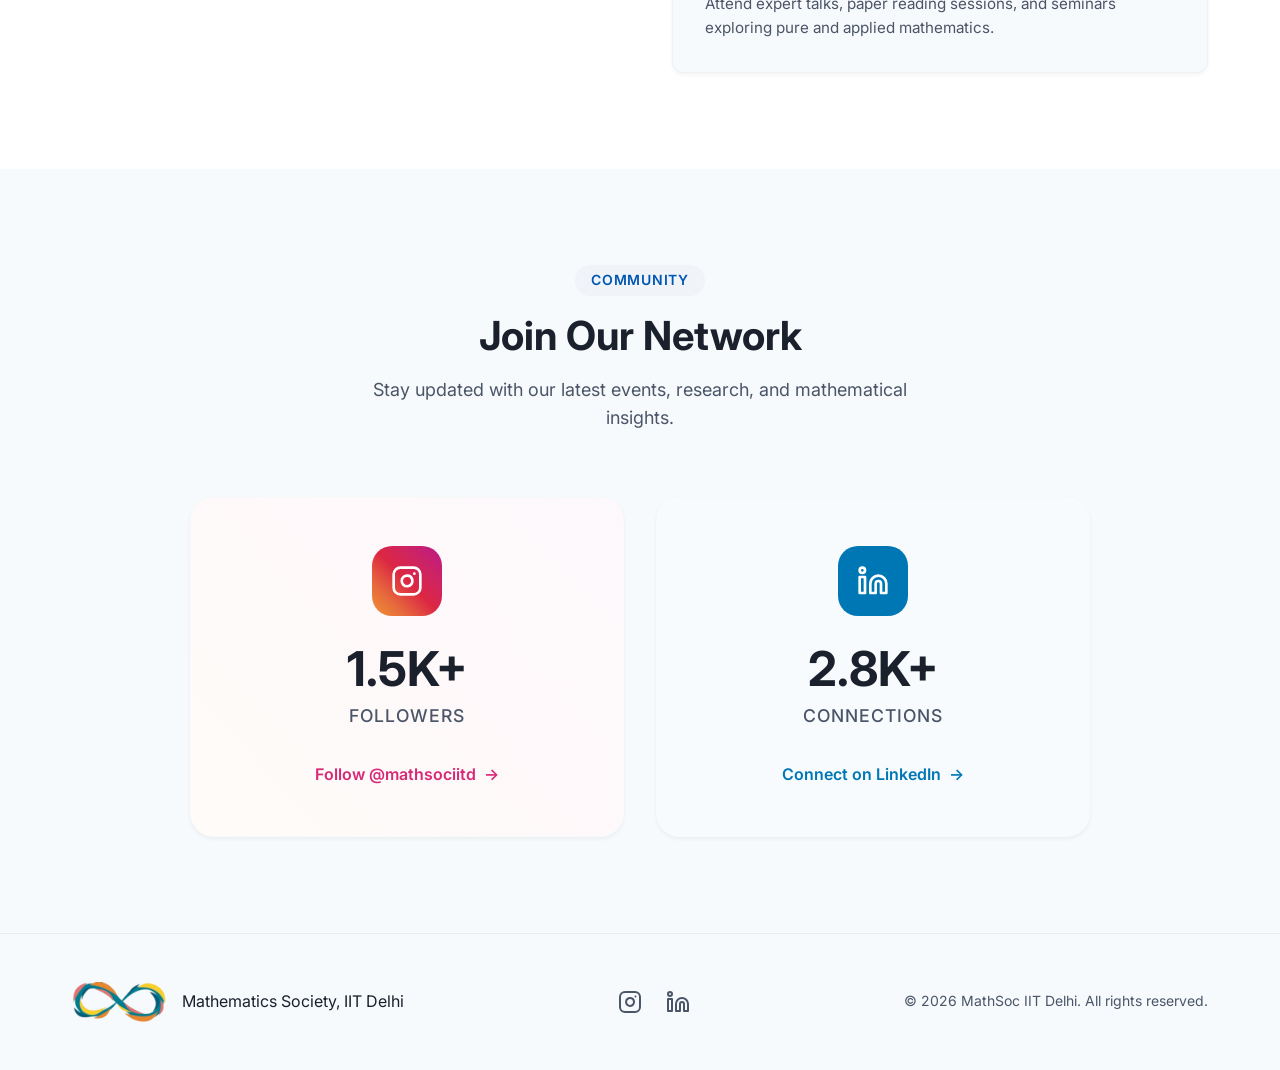
==== commit 5d7661c5: "feat: add resources page with link panels" ====
--- a/index.html
+++ b/index.html
@@ -23,7 +23,8 @@
           <li><a href="#home" class="active">Home</a></li>
           <li><a href="#about">About</a></li>
           <li><a href="#events">Events</a></li>
-          <li><a href="#resources">Resources</a></li>
+          <li><a href="resources.html">Resources</a></li>
+          <li><a href="#contact">Contact</a></li>
           <li><a href="team.html">Team</a></li>
         </ul>
       </nav>
--- a/styles.css
+++ b/styles.css
@@ -632,6 +632,96 @@
 }
 
 /* ==========================================================================
+   Resource Cards
+   ========================================================================== */
+.resource-card {
+  background-color: var(--color-bg);
+  border-radius: var(--radius-lg);
+  box-shadow: var(--shadow-sm);
+  padding: 3rem 2rem;
+  text-decoration: none;
+  display: flex;
+  flex-direction: column;
+  align-items: center;
+  text-align: center;
+  position: relative;
+  overflow: hidden;
+  transition: transform var(--transition-normal), box-shadow var(--transition-normal);
+  border: 1px solid rgba(0,0,0,0.02);
+  z-index: 1;
+}
+
+.resource-card:hover {
+  transform: translateY(-8px);
+  box-shadow: var(--shadow-lg);
+}
+
+.resource-card .social-bg {
+  position: absolute;
+  top: 0;
+  left: 0;
+  width: 100%;
+  height: 100%;
+  background: var(--res-color, var(--primary));
+  opacity: 0.03;
+  z-index: -1;
+  transition: opacity var(--transition-normal);
+}
+
+.resource-card:hover .social-bg {
+  opacity: 0.08;
+}
+
+.resource-card .social-icon {
+  width: 70px;
+  height: 70px;
+  display: flex;
+  align-items: center;
+  justify-content: center;
+  border-radius: 20px;
+  margin-bottom: 1.5rem;
+  background: var(--res-color, var(--primary));
+  color: white;
+  transition: transform var(--transition-normal);
+}
+
+.resource-card:hover .social-icon {
+  transform: scale(1.1) rotate(5deg);
+}
+
+.resource-card h3 {
+  font-size: 1.5rem;
+  font-weight: 700;
+  color: var(--color-text-main);
+  margin-bottom: 1rem;
+}
+
+.resource-card p {
+  color: var(--color-text-muted);
+  font-size: 0.95rem;
+  line-height: 1.5;
+  margin-bottom: 2rem;
+}
+
+.resource-card .social-action {
+  margin-top: auto;
+  display: flex;
+  align-items: center;
+  gap: 0.5rem;
+  font-weight: 600;
+  font-size: 1rem;
+  color: var(--res-color, var(--primary));
+}
+
+.resource-card .social-action .arrow {
+  transition: transform var(--transition-fast);
+}
+
+.resource-card:hover .social-action .arrow {
+  transform: translateX(5px);
+}
+
+/* ==========================================================================
    Footer
    ========================================================================== */
 .footer {
@@ -830,23 +920,28 @@
 }
 
 .team-header {
-  padding: 4rem 0 2rem;
+  padding: 6rem 0 4rem;
+  position: relative;
+  overflow: hidden;
 }
 
 .team-section {
   padding: 2rem 0;
+}
+
+.text-center {
+  text-align: center;
 }
 
 .team-tier-title {
   text-align: center;
   font-size: 2.2rem;
-  margin-bottom: 3rem;
+  margin: 0 auto 3rem auto;
   color: var(--text-color);
   font-weight: 700;
   position: relative;
-  display: inline-block;
-  left: 50%;
-  transform: translateX(-50%);
+  display: block;
+  width: 100%;
 }
 
 .team-tier-title::after {
@@ -869,9 +964,16 @@
 
 /* Specific Layouts */
 .ocs-grid {
-  grid-template-columns: repeat(3, 1fr);
-  max-width: 1000px;
+  grid-template-columns: repeat(2, 1fr);
+  max-width: 800px;
   margin: 0 auto;
+}
+
+.ocs-grid > .team-card:first-child {
+  grid-column: 1 / -1;
+  justify-self: center;
+  width: 100%;
+  max-width: 400px;
 }
 
 .convenors-grid {
@@ -931,10 +1033,12 @@
 }
 
 .member-img-wrapper {
-  width: 150px;
-  height: 150px;
-  border-radius: 50%;
-  margin-bottom: 1.5rem;
+  width: 100%;
+  max-width: 160px;
+  aspect-ratio: 3 / 4;
+  height: auto;
+  border-radius: 16px;
+  margin: 0 auto 1.5rem auto;
   position: relative;
   z-index: 1;
   border: 4px solid transparent;
@@ -952,7 +1056,7 @@
   width: 100%;
   height: 100%;
   object-fit: cover;
-  border-radius: 50%;
+  border-radius: 12px;
 }
 
 .member-name {
@@ -976,8 +1080,7 @@
 }
 
 .oc-card .member-img-wrapper {
-  width: 180px;
-  height: 180px;
+  max-width: 200px;
 }
 
 .oc-card .member-name {
@@ -990,8 +1093,7 @@
 }
 
 .exes-card .member-img-wrapper {
-  width: 110px;
-  height: 110px;
+  max-width: 120px;
   margin-bottom: 1rem;
 }
 
@@ -1025,8 +1127,7 @@
     grid-template-columns: repeat(3, 1fr);
   }
   .oc-card .member-img-wrapper {
-    width: 150px;
-    height: 150px;
+    max-width: 160px;
   }
 }
 
@@ -1038,8 +1139,7 @@
     grid-template-columns: repeat(2, 1fr);
   }
   .exes-card .member-img-wrapper {
-    width: 90px;
-    height: 90px;
+    max-width: 100px;
   }
   .exes-card .member-name {
     font-size: 0.95rem;
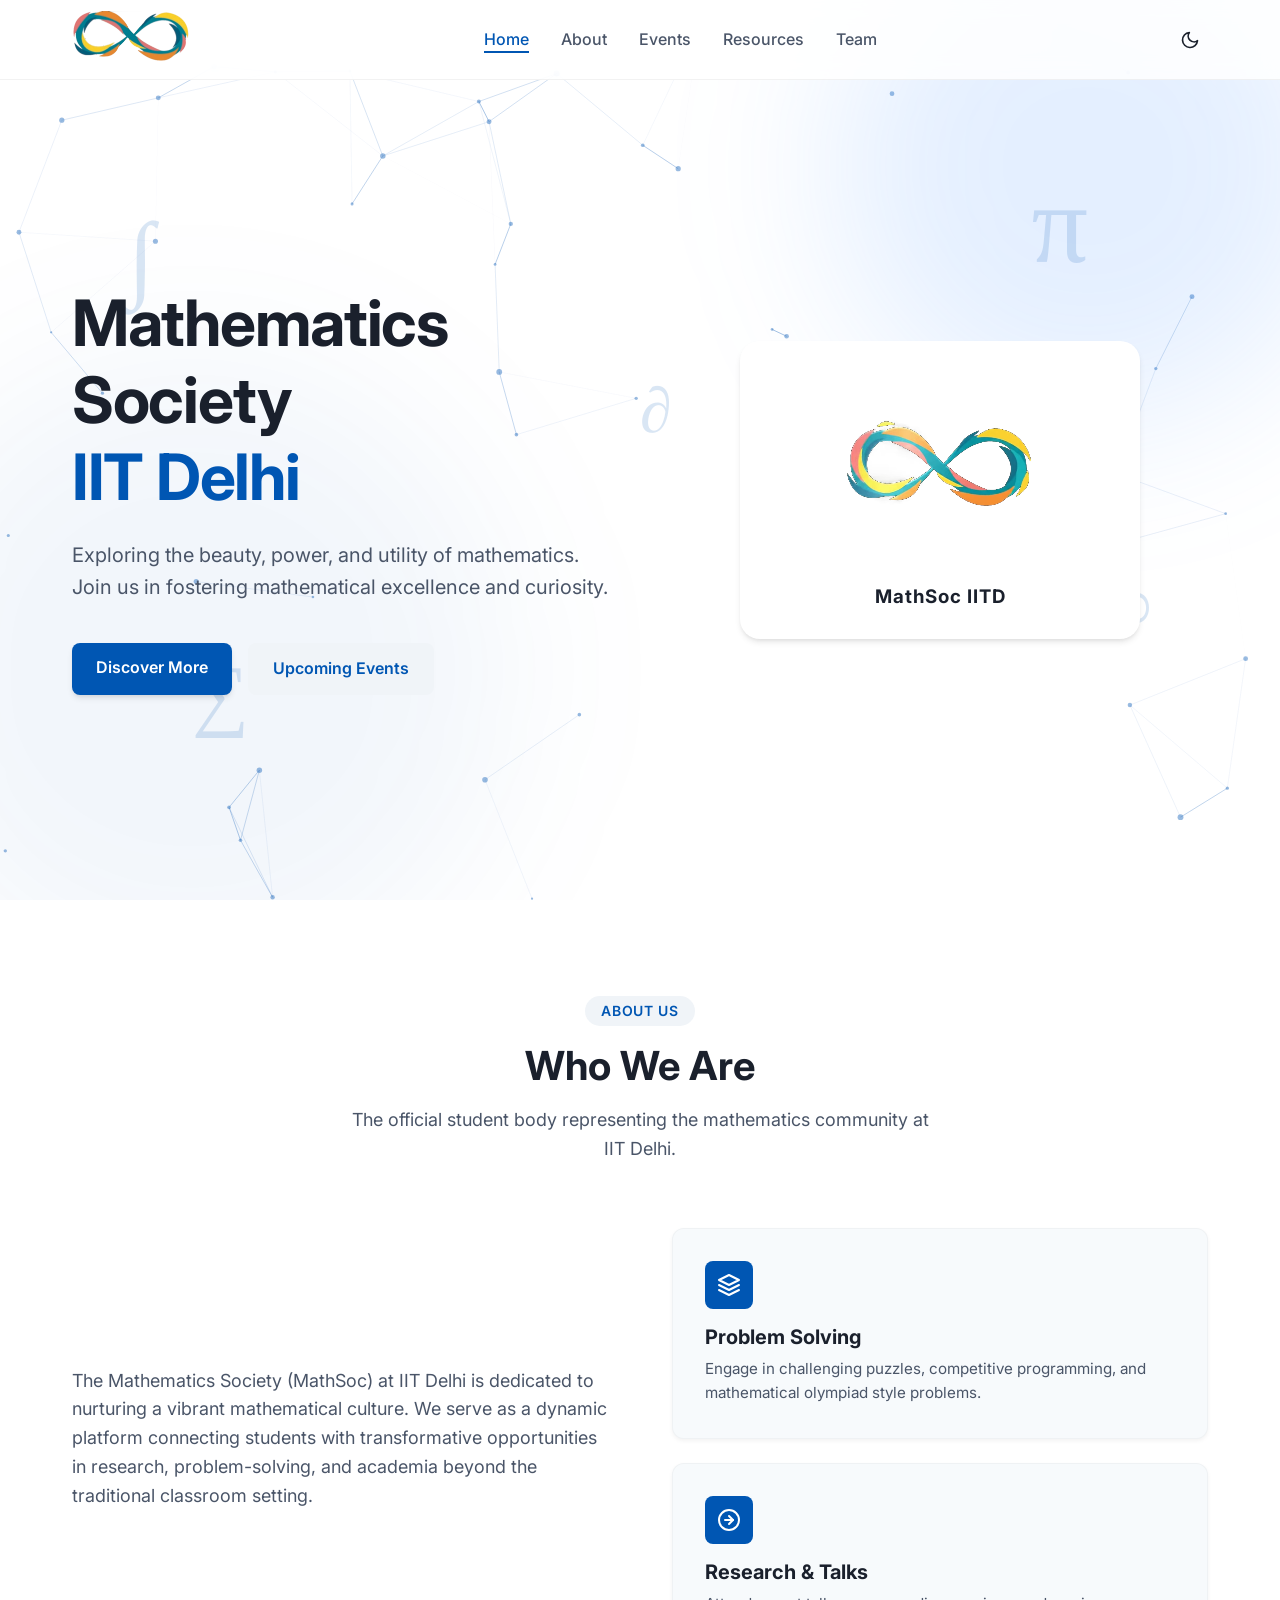
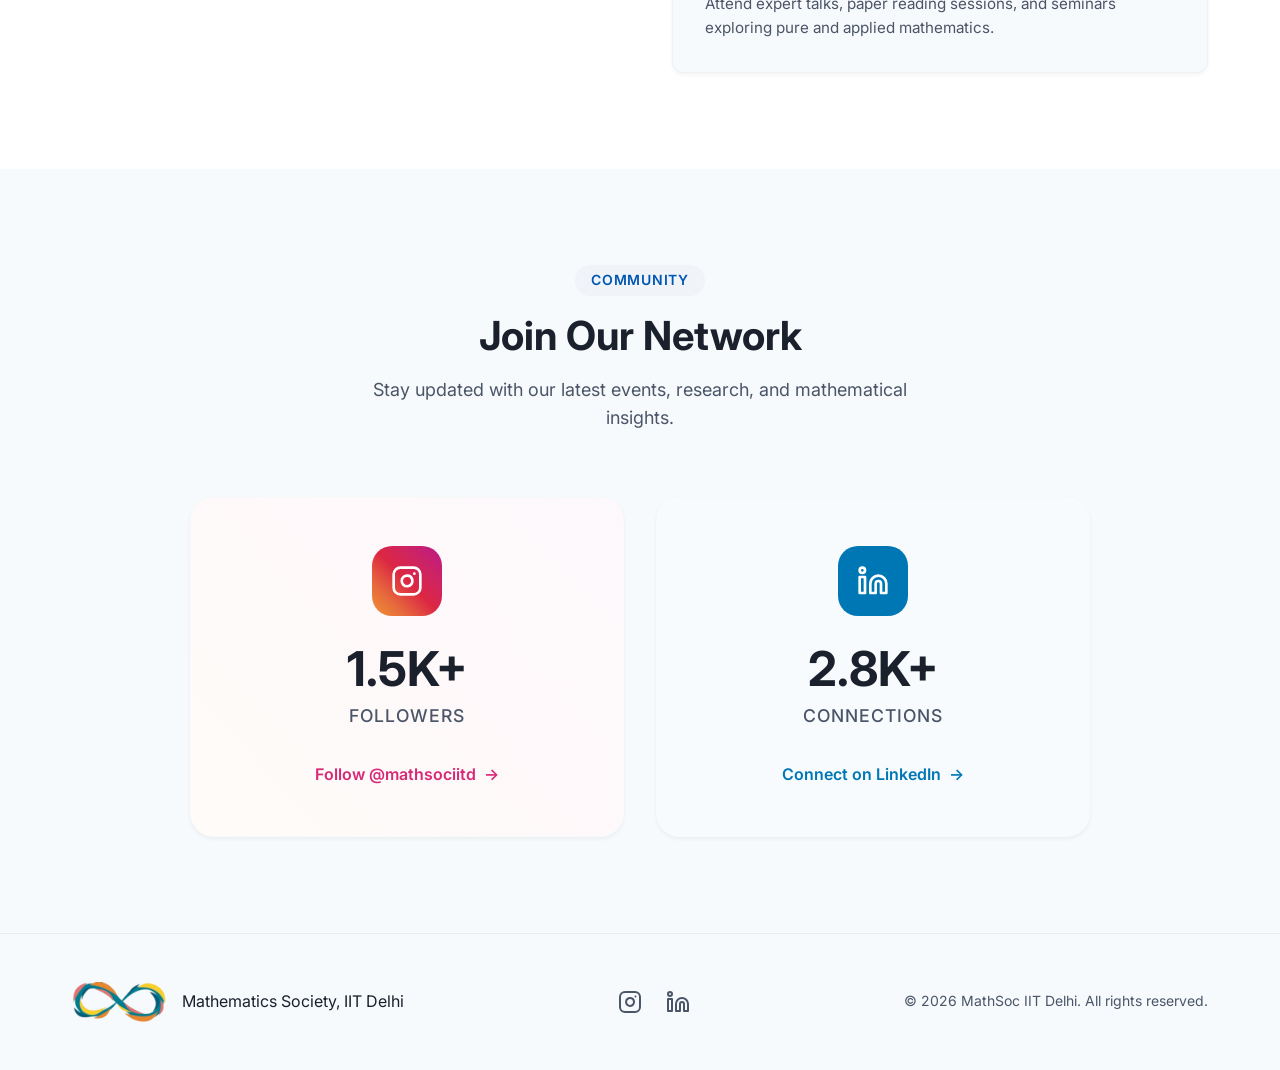
==== commit 5a29e669: "chore: remove contact link from navbar" ====
--- a/index.html
+++ b/index.html
@@ -24,7 +24,6 @@
           <li><a href="#about">About</a></li>
           <li><a href="#events">Events</a></li>
           <li><a href="resources.html">Resources</a></li>
-          <li><a href="#contact">Contact</a></li>
           <li><a href="team.html">Team</a></li>
         </ul>
       </nav>
